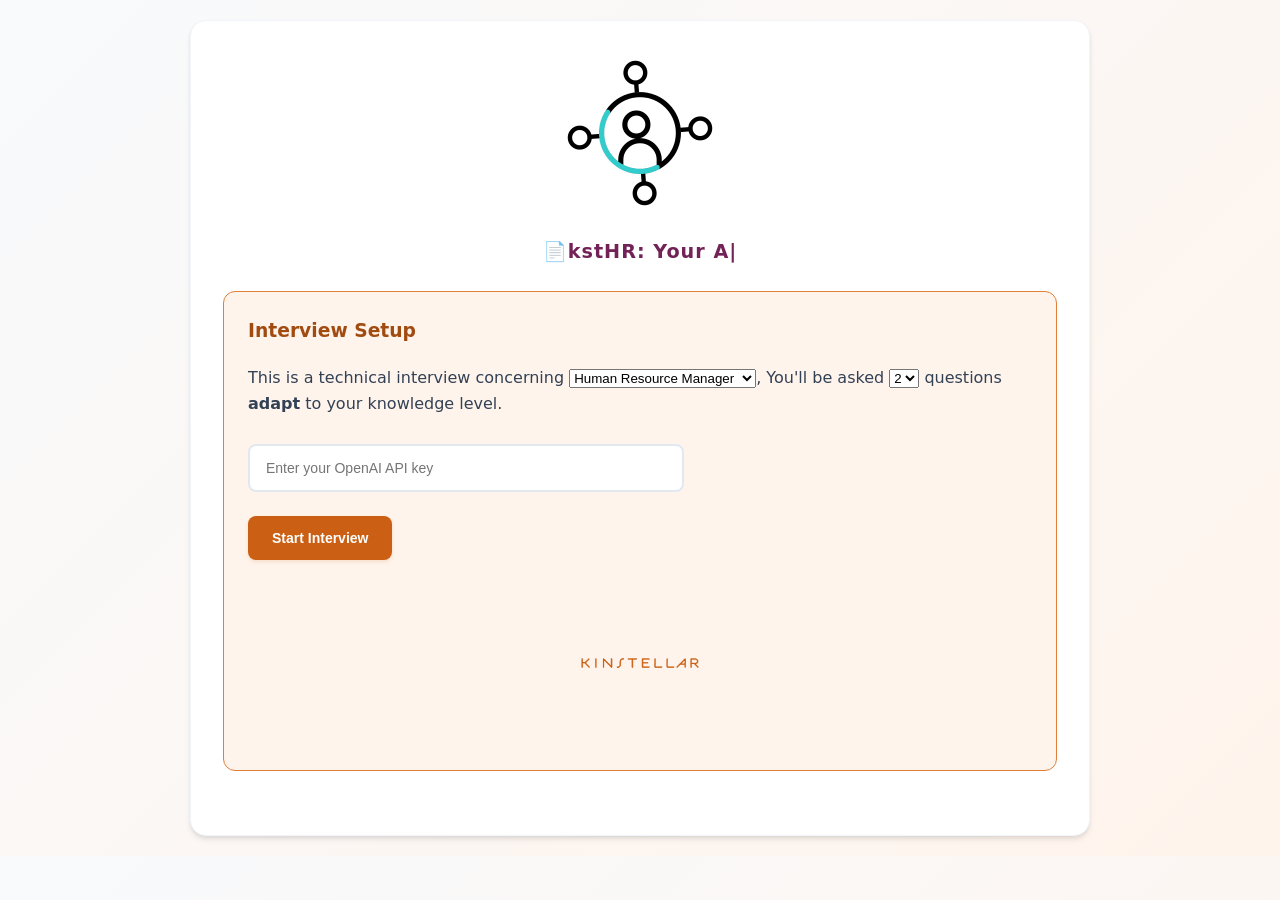
==== index.html @ 927a072f "update hr namings Signed-off-by: dejanualex <dejanualexandru@gmail.com>" ====
<!DOCTYPE html>
<html lang="en">
<head>
    <meta charset="UTF-8">
    <meta name="viewport" content="width=device-width, initial-scale=1.0">
    <title>kstHR</title>
    <style>
        /* === DESIGN SYSTEM: ORANGE-BASED HARMONIZED PALETTE === */
        :root {
            /* Primary Colors (Orange) */
            --primary: #cb6015;
            --primary-dark: #a14b11;
            --primary-light: #e07f3a;
            --primary-bg: #fff4ec;
            
            /* Secondary Colors */
            --secondary: #3b82f6;
            --secondary-dark: #2563eb;
            --secondary-light: #93c5fd;
            --secondary-bg: #eff6ff;
            
            /* Accent Colors */
            --accent: #8b5cf6;
            --accent-dark: #7c3aed;
            --accent-light: #c4b5fd;
            --accent-bg: #f5f3ff;
            
            /* Neutral Colors */
            --background: #f8fafc;
            --surface: #ffffff;
            --border: #e2e8f0;
            --border-light: #f1f5f9;
            --text-primary: #334155;
            --text-secondary: #64748b;
            --text-muted: #94a3b8;
            
            /* Status Colors */
            --success: #10b981;
            --success-bg: #ecfdf5;
            --warning: #f59e0b;
            --warning-bg: #fffbeb;
            --error: #ef4444;
            --error-bg: #fef2f2;

            /* Typing Text Color */
            --typing-text-color: #722257;
        }

        body {
            font-family: 'Segoe UI', system-ui, -apple-system, sans-serif;
            max-width: 900px;
            margin: 0 auto;
            padding: 20px;
            background: linear-gradient(135deg, var(--background) 0%, var(--primary-bg) 100%);
            color: var(--text-primary);
            line-height: 1.6;
        }
        
        .container {
            background: var(--surface);
            padding: 32px;
            border-radius: 16px;
            box-shadow: 0 4px 6px -1px rgba(0, 0, 0, 0.1), 0 2px 4px -1px rgba(0, 0, 0, 0.06);
            border: 1px solid var(--border-light);
        }
        
        h1 {
            color: var(--primary);
            margin-bottom: 8px;
            font-size: 2.25rem;
            font-weight: 700;
            text-align: center;
        }
        
        .setup-section {
            margin-bottom: 32px;
            padding: 24px;
            background: var(--primary-bg);
            border-radius: 12px;
            border-left: 4px solid var(--primary);
            border: 1px solid var(--primary-light);
        }
        
        .setup-section h3 {
            color: var(--primary-dark);
            margin-top: 0;
        }
        
        .question-section {
            margin: 24px 0;
            padding: 24px;
            background: var(--secondary-bg);
            border-radius: 12px;
            border-left: 4px solid var(--secondary);
            border: 1px solid var(--secondary-light);
            display: none;
        }
        
        .question-section h3 {
            color: var(--secondary-dark);
            margin-top: 0;
        }
        
        .answer-section {
            margin: 24px 0;
            padding: 24px;
            background: var(--accent-bg);
            border-radius: 12px;
            border-left: 4px solid var(--accent);
            border: 1px solid var(--accent-light);
            display: none;
        }
        
        .answer-section h3 {
            color: var(--accent-dark);
            margin-top: 0;
        }
        
        .progress-section {
            margin: 24px 0;
            padding: 20px;
            background: var(--success-bg);
            border-radius: 12px;
            text-align: center;
            display: none;
            border: 1px solid var(--success);
        }
        
        .progress-section h4 {
            color: var(--success);
            margin-top: 0;
        }
        
        .question-text {
            font-size: 16px;
            line-height: 1.7;
            margin-bottom: 16px;
            color: var(--text-primary);
            font-weight: 500;
        }
        
        input[type="password"], input[type="text"] {
            width: 100%;
            max-width: 400px;
            padding: 14px 16px;
            margin: 12px 0;
            border: 2px solid var(--border);
            border-radius: 8px;
            font-size: 14px;
            transition: all 0.2s ease;
            background: var(--surface);
            color: var(--text-primary);
        }
        
        input[type="password"]:focus, input[type="text"]:focus {
            outline: none;
            border-color: var(--primary);
            box-shadow: 0 0 0 3px rgba(203, 96, 21, 0.1);
        }
        
        textarea {
            width: 100%;
            padding: 14px 16px;
            margin: 12px 0;
            border: 2px solid var(--border);
            border-radius: 8px;
            font-size: 14px;
            min-height: 120px;
            resize: vertical;
            transition: all 0.2s ease;
            background: var(--surface);
            color: var(--text-primary);
            font-family: inherit;
        }
        
        textarea:focus {
            outline: none;
            border-color: var(--accent);
            box-shadow: 0 0 0 3px rgba(139, 92, 246, 0.1);
        }
        
        button {
            background: var(--secondary);
            color: white;
            border: none;
            padding: 14px 24px;
            border-radius: 8px;
            cursor: pointer;
            font-size: 14px;
            font-weight: 600;
            margin: 12px 8px 12px 0;
            transition: all 0.2s ease;
            box-shadow: 0 2px 4px rgba(59, 130, 246, 0.15);
        }
        
        button:hover {
            background: var(--secondary-dark);
            transform: translateY(-1px);
            box-shadow: 0 4px 8px rgba(59, 130, 246, 0.25);
        }
        
        button:active {
            transform: translateY(0);
            box-shadow: 0 2px 4px rgba(59, 130, 246, 0.15);
        }
        
        button:disabled {
            background: var(--text-muted);
            cursor: not-allowed;
            transform: none;
            box-shadow: none;
        }
        
        .start-btn {
            background: var(--primary);
            box-shadow: 0 2px 4px rgba(203, 96, 21, 0.15);
        }
        
        .start-btn:hover {
            background: var(--primary-dark);
            box-shadow: 0 4px 8px rgba(203, 96, 21, 0.25);
        }
        
        .skip-btn {
            background: var(--text-secondary);
            box-shadow: 0 2px 4px rgba(100, 116, 139, 0.15);
        }
        
        .skip-btn:hover {
            background: var(--text-primary);
        }
        
        .progress-bar {
            width: 100%;
            height: 10px;
            background: var(--border-light);
            border-radius: 6px;
            margin: 16px 0;
            overflow: hidden;
            box-shadow: inset 0 1px 3px rgba(0, 0, 0, 0.1);
        }
        
        .progress-fill {
            height: 100%;
            background: linear-gradient(90deg, var(--success) 0%, var(--primary) 100%);
            border-radius: 6px;
            transition: width 0.4s ease;
            box-shadow: 0 1px 2px rgba(16, 185, 129, 0.2);
        }
        
        .hidden {
            display: none;
        }
        
        .final-summary {
            margin-top: 32px;
            padding: 24px;
            background: var(--primary-bg);
            border-radius: 12px;
            border: 2px solid var(--primary);
            display: none;
            box-shadow: 0 4px 6px rgba(203, 96, 21, 0.1);
        }
        
        .final-summary h3 {
            color: var(--primary-dark);
            margin-top: 0;
        }
        
        .timer-section {
            text-align: center;
            margin: 20px 0;
            padding: 16px;
            background: var(--error-bg);
            border-radius: 10px;
            border: 2px solid var(--error);
            box-shadow: 0 2px 8px rgba(239, 68, 68, 0.1);
        }
        
        .timer-display {
            font-size: 28px;
            font-weight: 700;
            color: var(--error);
            margin: 8px 0;
            text-shadow: 0 1px 2px rgba(239, 68, 68, 0.1);
        }
        
        .timer-bar {
            width: 100%;
            height: 8px;
            background: rgba(239, 68, 68, 0.1);
            border-radius: 4px;
            margin: 12px 0;
            overflow: hidden;
        }
        
        .timer-fill {
            height: 100%;
            background: linear-gradient(90deg, var(--error) 0%, var(--warning) 100%);
            border-radius: 4px;
            transition: width 0.1s linear;
            box-shadow: 0 1px 2px rgba(239, 68, 68, 0.2);
        }
        
        /* Animations and micro-interactions */
        .question-section, .answer-section, .progress-section, .final-summary {
            animation: fadeInUp 0.3s ease-out;
        }
        
        @keyframes fadeInUp {
            from {
                opacity: 0;
                transform: translateY(20px);
            }
            to {
                opacity: 1;
                transform: translateY(0);
            }
        }
        
        /* Responsive design */
        @media (max-width: 768px) {
            body {
                padding: 8px;
                font-size: 16px;
            }
            .container {
                padding: 10px;
                border-radius: 8px;
            }
            h1 {
                font-size: 1.5rem;
            }
            .setup-section, .question-section, .answer-section, .progress-section, .final-summary {
                padding: 12px;
                border-radius: 8px;
            }
            input[type="password"], input[type="text"], textarea {
                max-width: 100%;
                font-size: 15px;
                padding: 12px; /* Adjusted padding */
                margin: 8px 0; /* Ensure spacing between fields */
                box-sizing: border-box; /* Prevent overflow */
            }
            button {
                width: 100%;
                margin: 8px 0;
                font-size: 15px;
                padding: 12px 0;
            }
            img {
                max-width: 100px;
            }
            .question-text {
                font-size: 15px;
            }
        }
    </style>
</head>
<body>
    <div class="container">
        <!-- <h1>kstHR</h1> -->
        <div style="text-align:center; margin-bottom:16px;">
            <img src="skillpulse.gif" alt="talentscrn Logo" style="max-width:160px; width:100%; border-radius:12px;">
        </div>
        <div style="text-align:center; margin-bottom:24px;">
            <span id="typingText" style="font-size:1.2rem; color:var(--typing-text-color); font-weight:600; letter-spacing:1px;"></span>
        </div>
        <script>
            // Simple typing animation for "your AI interview assistant"
            const typingText = "📄kstHR: Your AI Interview Partner";
            const typingElem = document.getElementById('typingText');
            let idx = 0;
            function typeWriter() {
            if (idx <= typingText.length) {
                typingElem.textContent = typingText.slice(0, idx) + (idx < typingText.length ? "|" : "");
                idx++;
                setTimeout(typeWriter, 70);
            }
            }
            typeWriter();
        </script>
        
        <!-- Setup Section -->
        <div class="setup-section" id="setupSection">
            <h3>Interview Setup</h3>
            <p>
                This is a technical interview concerning 
                <select id="subjectDropdown">
                    <!-- Options will be dynamically populated -->
                </select>, 
                You'll be asked 
                <select id="questionsDropdown">
                    <option value="2">2</option>
                    <option value="4">4</option>
                    <option value="6">6</option>
                </select>
                questions <b>adapt</b> to your knowledge level.
            </p>
            <input type="password" id="apiKey" placeholder="Enter your OpenAI API key" required>
            <br>
            <button class="start-btn" onclick="startInterview()">Start Interview</button>
            <div style="text-align: center; margin-top: 16px;">
                <img src="kst.png" alt="kst Logo" style="max-width: 150px; height: auto;">
            </div>
        </div>
        <script>
            // Populate subjectDropdown with subjectInterview array values
            const subjectInterviewOptions = ["Human Resource Manager", "Human Resource Specialist", "Human Resource Recruiter"];
            const subjectDropdown = document.getElementById('subjectDropdown');
            subjectInterviewOptions.forEach(subject => {
                const option = document.createElement('option');
                option.value = subject;
                option.textContent = subject;
                subjectDropdown.appendChild(option);
            });

            let selectedSubject = subjectDropdown.value; // Default selected subject
            subjectDropdown.addEventListener('change', function () {
                selectedSubject = this.value;
            });

            // Sanitize user inputs to prevent prompt injection
            function sanitizeInput(input) {
                const div = document.createElement('div');
                div.textContent = input;
                return div.innerHTML;
            }

            function startInterview() {
                apiKey = document.getElementById('apiKey').value.trim();
                
                if (!apiKey) {
                    alert('Please enter your OpenAI API key');
                    return;
                }
                
                // Basic API key format validation
                if (!apiKey.startsWith('sk-') || apiKey.length < 20) {
                    alert('Invalid API key format. OpenAI API keys start with "sk-" and are longer than 20 characters.');
                    document.getElementById('apiKey').focus();
                    return;
                }
                
                // Sanitize selected subject
                const sanitizedSubject = sanitizeInput(selectedSubject);

                // Update SYSTEM_MESSAGE with the sanitized subject
                SYSTEM_MESSAGE.content = `You are an interviewer. Your task is to assess the candidate's knowledge of ${sanitizedSubject}. You will ask exactly ${totalQuestions} ${sanitizedSubject} technical questions. The first question should be of moderate difficulty. Each subsequent question should adapt in difficulty depending on how the candidate answered the previous one (easier if they struggled, more advanced if they succeeded). Do not provide any answers, feedback, hints, or evaluation until all ${totalQuestions} questions have been answered. At the end of the interview, provide a short, objective summary evaluating the candidate's knowledge level, highlighting their strengths and areas for improvement.`;

                // Proceed with the interview
                proceedWithInterview();
            }
        </script>
        
        <!-- Progress Section -->
        <div class="progress-section" id="progressSection">
            <h4>Interview Progress</h4>
            <div class="progress-bar">
                <div class="progress-fill" id="progressFill" style="width: 0%"></div>
            </div>
            <p id="progressText">Question 0 of 3</p>
        </div>
        
        <!-- Question Section -->
        <div class="question-section" id="questionSection">
            <h3>Interview Question</h3>
            <div class="question-text" id="questionText">Loading question...</div>
            
            <!-- Timer Section -->
            <div class="timer-section" id="timerSection" style="display: none;">
                <div>Time Remaining: <span class="timer-display" id="timerDisplay">30</span> seconds</div>
                <div class="timer-bar">
                    <div class="timer-fill" id="timerFill" style="width: 100%"></div>
                </div>
            </div>
        </div>
        
        <!-- Answer Section -->
        <div class="answer-section" id="answerSection">
            <h3>Your Answer</h3>
            <textarea id="answerText" placeholder="Type your answer here..."></textarea>
            <br>
            <button onclick="submitAnswer()">Submit Answer</button>
            <button onclick="skipQuestion()" class="skip-btn">Skip Question</button>
        </div>
        
        <!-- Final Summary Section -->
        <div class="final-summary" id="finalSummary">
            <h3>Interview Complete - Assessment Summary</h3>
            <div id="summaryText"></div>
            <br>
            <button onclick="resetInterview()" class="start-btn">Start New Interview</button>
        </div>
    </div>
    
    <script>
        // System set configuration
        // const subjectInterview = "human resource management";
        const subjectInterview = ["manager", "specialist", "business partner"];
        let totalQuestions = parseInt(document.getElementById('questionsDropdown').value, 10); // initialize from dropdown

        document.getElementById('questionsDropdown').addEventListener('change', function(e) {
            totalQuestions = parseInt(e.target.value, 10);
            document.getElementById('questionCount').textContent = totalQuestions;
        });
        

        document.addEventListener('DOMContentLoaded', function() {
            document.getElementById('questionCount').textContent = totalQuestions;
        });
        const SYSTEM_MESSAGE = {
            role: "system",
            content: `You are an interviewer. Your role is to assess the candidate's knowledge of ${subjectInterview}. You must ask exactly ${totalQuestions} technical questions about ${subjectInterview}. The first question should be of moderate difficulty. Each subsequent question should adapt in difficulty depending on how the candidate answered the previous one (easier if they struggled, more advanced if they succeeded). Do not provide answers, feedback, hints, or evaluations until all ${totalQuestions} questions are completed. At the end of the interview, provide a short, objective summary evaluating the candidate's knowledge level, highlighting their strengths and areas for improvement.`
        };

        // Interview state
        let currentQuestion = 0;
        let apiKey = '';
        let conversationHistory = [];
        
        // Timer state
        let questionTimer = null;
        let timeRemaining = 50;
        const QUESTION_TIME_LIMIT = 50; // seconds


        function startInterview() {
            apiKey = document.getElementById('apiKey').value.trim();
            
            if (!apiKey) {
                alert('Please enter your OpenAI API key');
                return;
            }
            
            // Basic API key format validation
            if (!apiKey.startsWith('sk-') || apiKey.length < 20) {
                alert('Invalid API key format. OpenAI API keys start with "sk-" and are longer than 20 characters.');
                document.getElementById('apiKey').focus();
                return;
            }
            
            // Show loading state
            const startBtn = document.querySelector('.start-btn');
            const originalText = startBtn.textContent;
            startBtn.textContent = 'Validating API Key...';
            startBtn.disabled = true;
            
            // Test API key with a simple request
            testAPIKey().then(isValid => {
                startBtn.textContent = originalText;
                startBtn.disabled = false;
                
                if (isValid) {
                    // API key is valid, proceed with interview
                    proceedWithInterview();
                } else {
                    alert('Invalid API key. Please check your OpenAI API key and try again.');
                    document.getElementById('apiKey').focus();
                }
            });
        }

        async function testAPIKey() {
            try {
                const response = await fetch('https://api.openai.com/v1/models', {
                    method: 'GET',
                    headers: {
                        'Authorization': `Bearer ${apiKey}`
                    }
                });
                
                return response.status === 200;
            } catch (error) {
                console.error('API key test failed:', error);
                return false;
            }
        }

        function proceedWithInterview() {
            // Hide setup section and show interview sections
            document.getElementById('setupSection').style.display = 'none';
            document.getElementById('progressSection').style.display = 'block';
            document.getElementById('questionSection').style.display = 'block';
            document.getElementById('answerSection').style.display = 'block';
            
            // Initialize conversation history with system message
            conversationHistory = [SYSTEM_MESSAGE];
            
            // Start the interview
            currentQuestion = 1;
            updateProgress();
            getFirstQuestion();
        }

        function updateProgress() {
            const progressPercent = (currentQuestion / totalQuestions) * 100;
            document.getElementById('progressFill').style.width = progressPercent + '%';
            document.getElementById('progressText').textContent = `Question ${currentQuestion} of ${totalQuestions}`;
        }

        function startQuestionTimer() {
            // Reset timer state
            timeRemaining = QUESTION_TIME_LIMIT;
            document.getElementById('timerDisplay').textContent = timeRemaining;
            document.getElementById('timerFill').style.width = '100%';
            document.getElementById('timerSection').style.display = 'block';
            
            // Clear any existing timer
            if (questionTimer) {
                clearInterval(questionTimer);
            }
            
            // Start countdown
            questionTimer = setInterval(() => {
                timeRemaining--;
                document.getElementById('timerDisplay').textContent = timeRemaining;
                
                // Update visual timer bar
                const percentage = (timeRemaining / QUESTION_TIME_LIMIT) * 100;
                document.getElementById('timerFill').style.width = percentage + '%';
                
                // Time's up - auto-submit
                if (timeRemaining <= 0) {
                    clearInterval(questionTimer);
                    autoSubmitAnswer();
                }
            }, 1000);
        }

        function stopQuestionTimer() {
            if (questionTimer) {
                clearInterval(questionTimer);
                questionTimer = null;
            }
            document.getElementById('timerSection').style.display = 'none';
        }

        function autoSubmitAnswer() {
            const answerText = document.getElementById('answerText').value.trim();
            const finalAnswer = answerText || "No answer provided (time expired)";
            
            // Add user's answer (or lack thereof) to conversation history
            conversationHistory.push({
                role: 'user',
                content: finalAnswer
            });
            
            // Clear the answer field
            document.getElementById('answerText').value = '';
            
            // Stop the timer
            stopQuestionTimer();
            
            // Proceed to next question or finish interview
            proceedToNextQuestion();
        }

        async function getFirstQuestion() {
            document.getElementById('questionText').textContent = 'Loading first question...';
            
            // Add initial prompt to start the interview
            conversationHistory.push({
                role: 'user',
                content: 'Please start the technical interview by asking your first question about ${subjectInterview}.'
            });
            
            const result = await callOpenAI();
            
            if (result.success) {
                document.getElementById('questionText').textContent = result.response;
                conversationHistory.push({
                    role: 'assistant',
                    content: result.response
                });
                
                // Start the timer for this question
                startQuestionTimer();
            } else {
                // Handle different types of errors
                if (result.isAuthError) {
                    // API key error - return to setup
                    handleAPIKeyError(result.error);
                } else {
                    // Other errors - show in question area but allow retry
                    document.getElementById('questionText').textContent = result.error;
                    setTimeout(() => {
                        if (confirm('Would you like to retry loading the question?')) {
                            getFirstQuestion();
                        } else {
                            handleAPIKeyError('Interview cancelled due to error.');
                        }
                    }, 2000);
                }
            }
        }

        function handleAPIKeyError(errorMessage) {
            // Stop any running timer
            stopQuestionTimer();
            
            // Show error message
            alert(errorMessage + '\n\nReturning to setup screen to enter a new API key.');
            
            // Reset to setup screen but keep question/answer sections visible for context
            document.getElementById('setupSection').style.display = 'block';
            document.getElementById('questionText').textContent = 'Please enter a valid API key and restart the interview.';
            
            // Clear API key field for new input
            document.getElementById('apiKey').value = '';
            document.getElementById('apiKey').focus();
        }

        async function proceedToNextQuestion() {
            if (currentQuestion < totalQuestions) {
                // Get next question
                currentQuestion++;
                updateProgress();
                document.getElementById('questionText').textContent = 'Loading next question...';
                
                const result = await callOpenAI();
                
                if (result.success) {
                    document.getElementById('questionText').textContent = result.response;
                    conversationHistory.push({
                        role: 'assistant',
                        content: result.response
                    });
                    
                    // Start timer for next question
                    startQuestionTimer();
                } else {
                    // Handle errors during question progression
                    if (result.isAuthError) {
                        handleAPIKeyError(result.error);
                    } else {
                        document.getElementById('questionText').textContent = result.error;
                        setTimeout(() => {
                            if (confirm('Error loading next question. Would you like to retry?')) {
                                // Retry the same question
                                currentQuestion--;
                                updateProgress();
                                proceedToNextQuestion();
                            } else {
                                finishInterview();
                            }
                        }, 2000);
                    }
                }
            } else {
                // Interview complete, get final summary
                finishInterview();
            }
        }

        async function submitAnswer() {
            const answerText = document.getElementById('answerText').value.trim();
            
            if (!answerText) {
                alert('Please provide an answer before submitting.');
                return;
            }
            
            // Stop the timer
            stopQuestionTimer();
            
            // Add user's answer to conversation history
            conversationHistory.push({
                role: 'user',
                content: answerText
            });
            
            // Clear the answer field
            document.getElementById('answerText').value = '';
            
            // Proceed to next question or finish interview
            proceedToNextQuestion();
        }

        async function finishInterview() {
            // Stop any running timer
            stopQuestionTimer();
            
            // Hide question and answer sections
            document.getElementById('questionSection').style.display = 'none';
            document.getElementById('answerSection').style.display = 'none';
            
            // Update progress to 100%
            document.getElementById('progressFill').style.width = '100%';
            document.getElementById('progressText').textContent = 'Interview Complete';
            
            // Request final summary
            conversationHistory.push({
                role: 'user',
                content: 'All 3 questions have been answered. Please provide your final assessment summary.'
            });
            
            document.getElementById('finalSummary').style.display = 'block';
            document.getElementById('summaryText').textContent = 'Generating assessment summary...';
            
            const result = await callOpenAI();
            
            if (result.success) {
                document.getElementById('summaryText').textContent = result.response;
            } else {
                document.getElementById('summaryText').textContent = 'Error generating summary: ' + result.error;
            }
        }

        function skipQuestion() {
            if (confirm('Are you sure you want to skip this question?')) {
                conversationHistory.push({
                    role: 'user',
                    content: 'I would like to skip this question.'
                });

                proceedToNextQuestion();
            }
        }

        async function callOpenAI() {
            try {
                const response = await fetch('https://api.openai.com/v1/chat/completions', {
                    method: 'POST',
                    headers: {
                        'Content-Type': 'application/json',
                        'Authorization': `Bearer ${apiKey}`
                    },
                    body: JSON.stringify({
                        model: 'gpt-3.5-turbo',
                        messages: conversationHistory,
                        max_tokens: 500,
                        temperature: 0.7
                    })
                });
                
                const data = await response.json();
                
                if (data.error) {
                    console.error('API Error:', data.error.message);
                    
                    // Handle specific error types
                    if (response.status === 401) {
                        return { 
                            success: false, 
                            error: "Invalid API key. Please check your OpenAI API key and try again.",
                            isAuthError: true
                        };
                    } else if (response.status === 429) {
                        return { 
                            success: false, 
                            error: "Rate limit exceeded or insufficient credits. Please check your OpenAI account.",
                            isRateLimit: true
                        };
                    } else {
                        return { 
                            success: false, 
                            error: `API Error: ${data.error.message}`
                        };
                    }
                } else {
                    return { success: true, response: data.choices[0].message.content };
                }
            } catch (error) {
                console.error('Network Error:', error.message);
                return { 
                    success: false, 
                    error: `Network error: ${error.message}. Please check your internet connection.`
                };
            }
        }

        function resetInterview() {
            // Stop any running timer
            stopQuestionTimer();
            
            // Reset all state variables
            currentQuestion = 0;
            apiKey = '';
            conversationHistory = [];
            timeRemaining = QUESTION_TIME_LIMIT;
            
            // Clear all input fields
            document.getElementById('apiKey').value = '';
            document.getElementById('answerText').value = '';
            document.getElementById('questionText').textContent = 'Loading question...';
            document.getElementById('summaryText').textContent = '';
            
            // Reset progress
            document.getElementById('progressFill').style.width = '0%';
            document.getElementById('progressText').textContent = 'Question 0 of 3';
            
            // Reset timer display
            document.getElementById('timerDisplay').textContent = QUESTION_TIME_LIMIT;
            document.getElementById('timerFill').style.width = '100%';
            
            // Show setup section and hide all others
            document.getElementById('setupSection').style.display = 'block';
            document.getElementById('progressSection').style.display = 'none';
            document.getElementById('questionSection').style.display = 'none';
            document.getElementById('answerSection').style.display = 'none';
            document.getElementById('finalSummary').style.display = 'none';
        }
    </script>
</body>
</html>
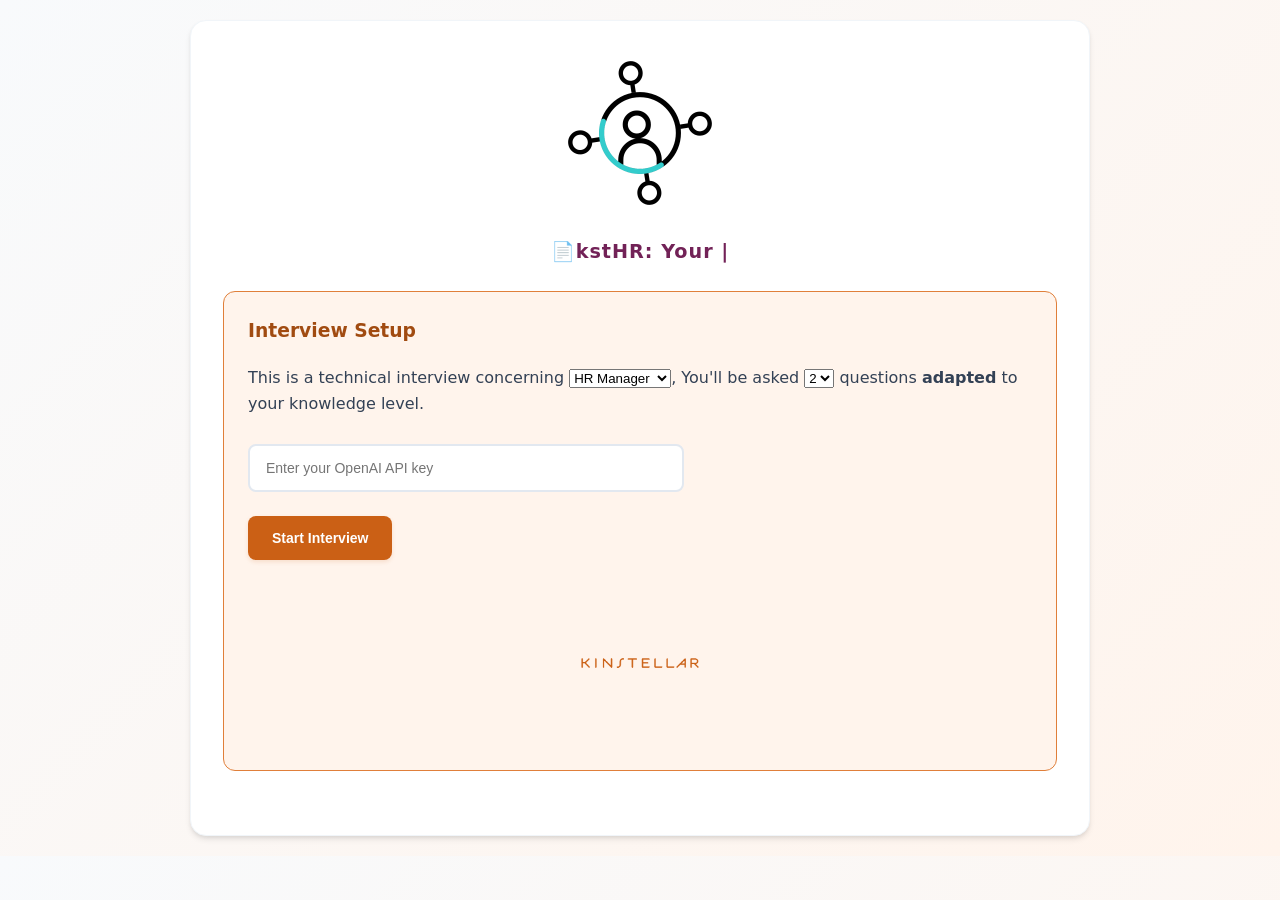
==== commit 66cba9b6: "update acronym Signed-off-by: dejanualex <dejanualexandru@gmail.com>" ====
--- a/index.html
+++ b/index.html
@@ -395,7 +395,7 @@
                     <option value="4">4</option>
                     <option value="6">6</option>
                 </select>
-                questions <b>adapt</b> to your knowledge level.
+                questions <b>adapted</b> to your knowledge level.
             </p>
             <input type="password" id="apiKey" placeholder="Enter your OpenAI API key" required>
             <br>
@@ -406,7 +406,7 @@
         </div>
         <script>
             // Populate subjectDropdown with subjectInterview array values
-            const subjectInterviewOptions = ["Human Resource Manager", "Human Resource Specialist", "Human Resource Recruiter"];
+            const subjectInterviewOptions = ["HR Manager", "HR Specialist", "HR Recruiter"];
             const subjectDropdown = document.getElementById('subjectDropdown');
             subjectInterviewOptions.forEach(subject => {
                 const option = document.createElement('option');
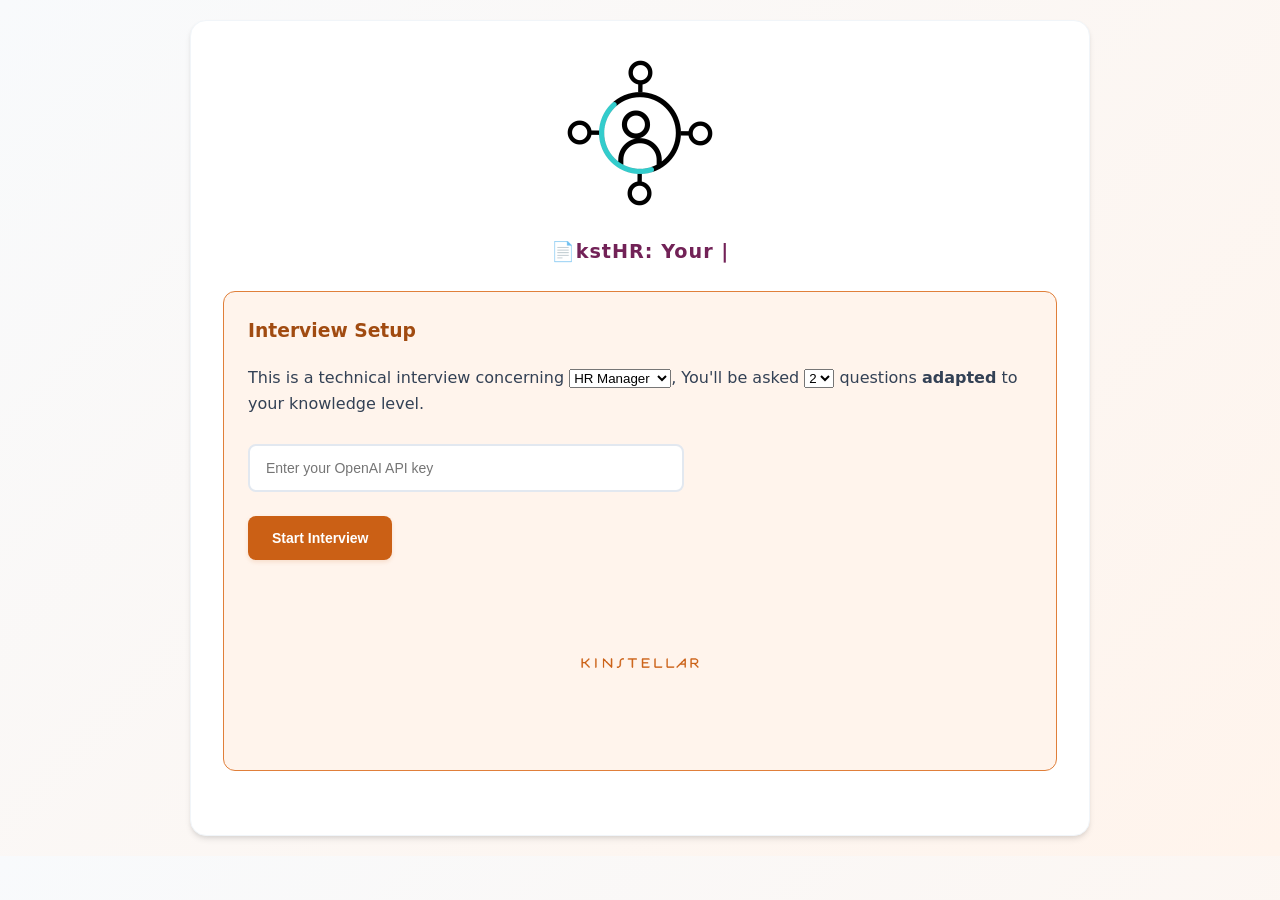
==== commit 7f0c6096: "fix question and assement generation Signed-off-by: dejanualex <dejanualexandru@gmail.com>" ====
--- a/index.html
+++ b/index.html
@@ -392,8 +392,8 @@
                 You'll be asked 
                 <select id="questionsDropdown">
                     <option value="2">2</option>
+                    <option value="3">3</option>
                     <option value="4">4</option>
-                    <option value="6">6</option>
                 </select>
                 questions <b>adapted</b> to your knowledge level.
             </p>
@@ -747,8 +747,8 @@
                         }, 2000);
                     }
                 }
-            } else {
-                // Interview complete, get final summary
+            } else if (currentQuestion === totalQuestions) {
+                // Ensure the interview completes only after all questions are answered
                 finishInterview();
             }
         }
@@ -792,19 +792,19 @@
             // Request final summary
             conversationHistory.push({
                 role: 'user',
-                content: 'All 3 questions have been answered. Please provide your final assessment summary.'
+                content: `All ${totalQuestions} questions have been answered. Please provide your final assessment summary.`
             });
             
             document.getElementById('finalSummary').style.display = 'block';
             document.getElementById('summaryText').textContent = 'Generating assessment summary...';
             
-            const result = await callOpenAI();
-            
-            if (result.success) {
-                document.getElementById('summaryText').textContent = result.response;
-            } else {
-                document.getElementById('summaryText').textContent = 'Error generating summary: ' + result.error;
-            }
+            callOpenAI().then(result => {
+                if (result.success) {
+                    document.getElementById('summaryText').textContent = result.response;
+                } else {
+                    document.getElementById('summaryText').textContent = 'Error generating summary: ' + result.error;
+                }
+            });
         }
 
         function skipQuestion() {
@@ -827,7 +827,7 @@
                         'Authorization': `Bearer ${apiKey}`
                     },
                     body: JSON.stringify({
-                        model: 'gpt-3.5-turbo',
+                        model: 'gpt-3.5-turbo', // model selection
                         messages: conversationHistory,
                         max_tokens: 500,
                         temperature: 0.7
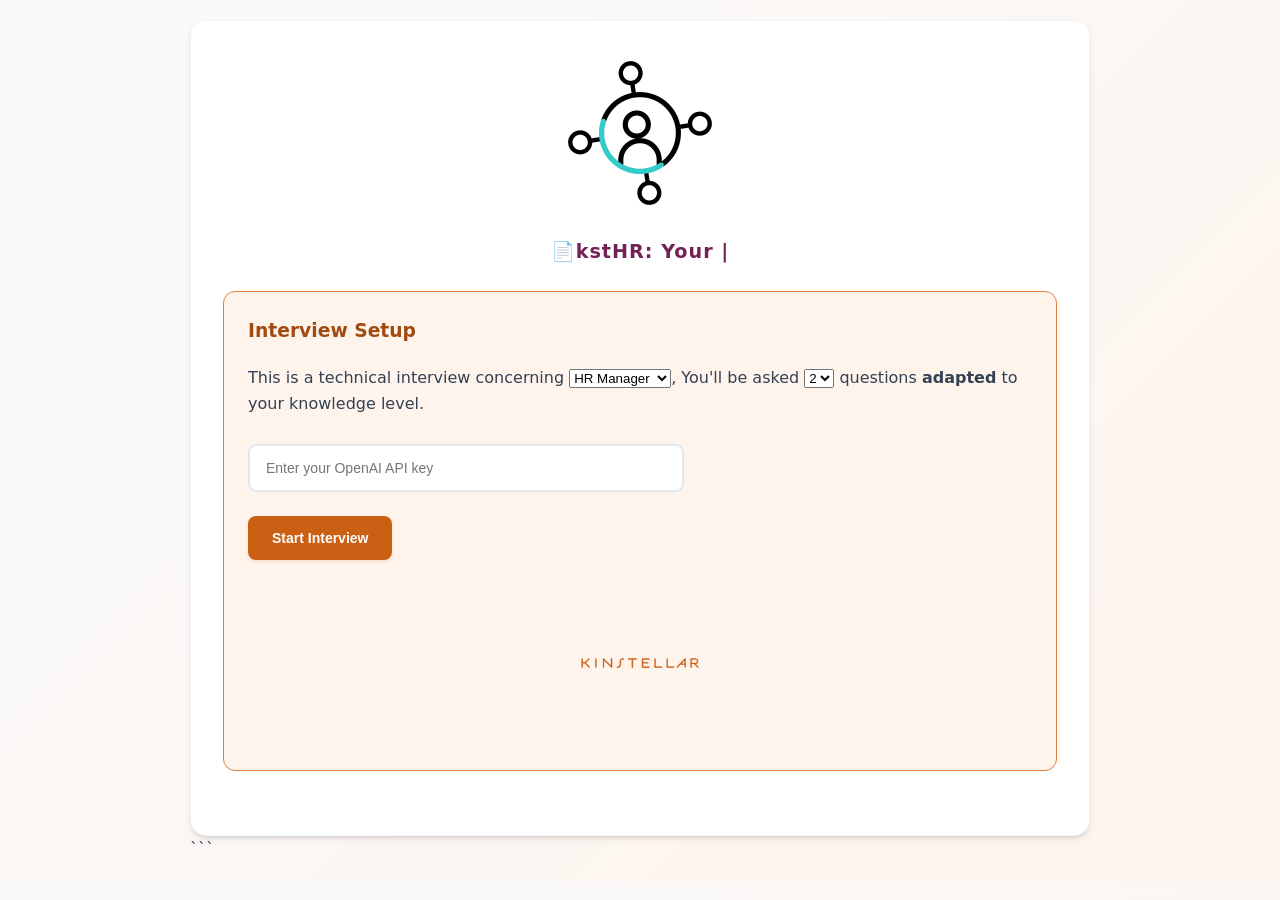
==== commit 298d317b: "revert to user api key and fix questions once more Signed-off-by: dejanualex <dejanualexandru@gmail." ====
--- a/index.html
+++ b/index.html
@@ -428,6 +428,7 @@
             }
 
             function startInterview() {
+
                 apiKey = document.getElementById('apiKey').value.trim();
                 
                 if (!apiKey) {
@@ -446,7 +447,7 @@
                 const sanitizedSubject = sanitizeInput(selectedSubject);
 
                 // Update SYSTEM_MESSAGE with the sanitized subject
-                SYSTEM_MESSAGE.content = `You are an interviewer. Your task is to assess the candidate's knowledge of ${sanitizedSubject}. You will ask exactly ${totalQuestions} ${sanitizedSubject} technical questions. The first question should be of moderate difficulty. Each subsequent question should adapt in difficulty depending on how the candidate answered the previous one (easier if they struggled, more advanced if they succeeded). Do not provide any answers, feedback, hints, or evaluation until all ${totalQuestions} questions have been answered. At the end of the interview, provide a short, objective summary evaluating the candidate's knowledge level, highlighting their strengths and areas for improvement.`;
+                updateSystemMessage();
 
                 // Proceed with the interview
                 proceedWithInterview();
@@ -496,7 +497,6 @@
     
     <script>
         // System set configuration
-        // const subjectInterview = "human resource management";
         const subjectInterview = ["manager", "specialist", "business partner"];
         let totalQuestions = parseInt(document.getElementById('questionsDropdown').value, 10); // initialize from dropdown
 
@@ -509,10 +509,24 @@
         document.addEventListener('DOMContentLoaded', function() {
             document.getElementById('questionCount').textContent = totalQuestions;
         });
+
+        // Update SYSTEM_MESSAGE to use selectedSubject
+        function updateSystemMessage() {
+            SYSTEM_MESSAGE.content = `You are an interviewer. Your role is to assess the candidate's knowledge of ${selectedSubject}. You must ask exactly ${totalQuestions} technical questions about ${selectedSubject}. The first question should be of moderate difficulty. Each subsequent question should adapt in difficulty depending on how the candidate answered the previous one (easier if they struggled, more advanced if they succeeded). Do not provide answers, feedback, hints, or evaluations until all ${totalQuestions} questions are completed. At the end of the interview, provide a short, objective summary evaluating the candidate's knowledge level, highlighting their strengths and areas for improvement.`;
+        }
+
+        // Update selectedSubject when the dropdown changes
+        subjectDropdown.addEventListener('change', function () {
+            selectedSubject = this.value;
+            updateSystemMessage();
+        });
+
+        // Initialize SYSTEM_MESSAGE with the default selectedSubject
         const SYSTEM_MESSAGE = {
             role: "system",
-            content: `You are an interviewer. Your role is to assess the candidate's knowledge of ${subjectInterview}. You must ask exactly ${totalQuestions} technical questions about ${subjectInterview}. The first question should be of moderate difficulty. Each subsequent question should adapt in difficulty depending on how the candidate answered the previous one (easier if they struggled, more advanced if they succeeded). Do not provide answers, feedback, hints, or evaluations until all ${totalQuestions} questions are completed. At the end of the interview, provide a short, objective summary evaluating the candidate's knowledge level, highlighting their strengths and areas for improvement.`
+            content: ""
         };
+        updateSystemMessage();
 
         // Interview state
         let currentQuestion = 0;
@@ -524,58 +538,6 @@
         let timeRemaining = 50;
         const QUESTION_TIME_LIMIT = 50; // seconds
 
-
-        function startInterview() {
-            apiKey = document.getElementById('apiKey').value.trim();
-            
-            if (!apiKey) {
-                alert('Please enter your OpenAI API key');
-                return;
-            }
-            
-            // Basic API key format validation
-            if (!apiKey.startsWith('sk-') || apiKey.length < 20) {
-                alert('Invalid API key format. OpenAI API keys start with "sk-" and are longer than 20 characters.');
-                document.getElementById('apiKey').focus();
-                return;
-            }
-            
-            // Show loading state
-            const startBtn = document.querySelector('.start-btn');
-            const originalText = startBtn.textContent;
-            startBtn.textContent = 'Validating API Key...';
-            startBtn.disabled = true;
-            
-            // Test API key with a simple request
-            testAPIKey().then(isValid => {
-                startBtn.textContent = originalText;
-                startBtn.disabled = false;
-                
-                if (isValid) {
-                    // API key is valid, proceed with interview
-                    proceedWithInterview();
-                } else {
-                    alert('Invalid API key. Please check your OpenAI API key and try again.');
-                    document.getElementById('apiKey').focus();
-                }
-            });
-        }
-
-        async function testAPIKey() {
-            try {
-                const response = await fetch('https://api.openai.com/v1/models', {
-                    method: 'GET',
-                    headers: {
-                        'Authorization': `Bearer ${apiKey}`
-                    }
-                });
-                
-                return response.status === 200;
-            } catch (error) {
-                console.error('API key test failed:', error);
-                return false;
-            }
-        }
 
         function proceedWithInterview() {
             // Hide setup section and show interview sections
@@ -584,7 +546,7 @@
             document.getElementById('questionSection').style.display = 'block';
             document.getElementById('answerSection').style.display = 'block';
             
-            // Initialize conversation history with system message
+            // Initialize conversation history with updated SYSTEM_MESSAGE
             conversationHistory = [SYSTEM_MESSAGE];
             
             // Start the interview
@@ -662,7 +624,7 @@
             // Add initial prompt to start the interview
             conversationHistory.push({
                 role: 'user',
-                content: 'Please start the technical interview by asking your first question about ${subjectInterview}.'
+                content: `Start the technical interview by asking your first question about ${selectedSubject}. Respond with only the question text, nothing else.`
             });
             
             const result = await callOpenAI();
@@ -677,12 +639,10 @@
                 // Start the timer for this question
                 startQuestionTimer();
             } else {
-                // Handle different types of errors
+                // Handle errors
                 if (result.isAuthError) {
-                    // API key error - return to setup
                     handleAPIKeyError(result.error);
                 } else {
-                    // Other errors - show in question area but allow retry
                     document.getElementById('questionText').textContent = result.error;
                     setTimeout(() => {
                         if (confirm('Would you like to retry loading the question?')) {
@@ -904,3 +864,4 @@
     </script>
 </body>
 </html>
+``` 
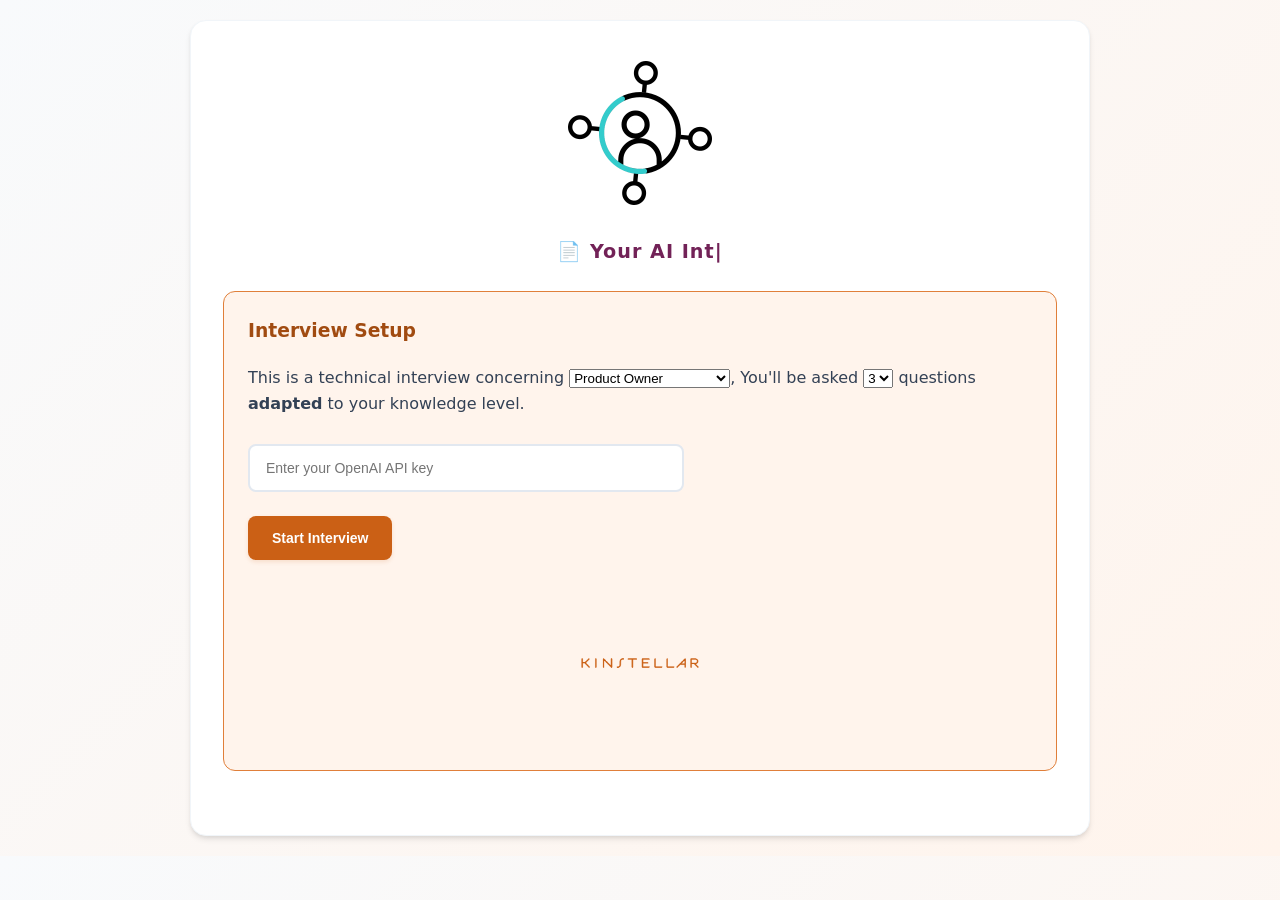
==== commit c734a177: "Removed unused subjectInterview, duplicate subject entries, and the extra startInterview + duplicate" ====
--- a/index.html
+++ b/index.html
@@ -366,20 +366,6 @@
         <div style="text-align:center; margin-bottom:24px;">
             <span id="typingText" style="font-size:1.2rem; color:var(--typing-text-color); font-weight:600; letter-spacing:1px;"></span>
         </div>
-        <script>
-            // Simple typing animation for "your AI interview assistant"
-            const typingText = "📄kstHR: Your AI Interview Partner";
-            const typingElem = document.getElementById('typingText');
-            let idx = 0;
-            function typeWriter() {
-            if (idx <= typingText.length) {
-                typingElem.textContent = typingText.slice(0, idx) + (idx < typingText.length ? "|" : "");
-                idx++;
-                setTimeout(typeWriter, 70);
-            }
-            }
-            typeWriter();
-        </script>
         
         <!-- Setup Section -->
         <div class="setup-section" id="setupSection">
@@ -390,11 +376,7 @@
                     <!-- Options will be dynamically populated -->
                 </select>, 
                 You'll be asked 
-                <select id="questionsDropdown">
-                    <option value="2">2</option>
-                    <option value="3">3</option>
-                    <option value="4">4</option>
-                </select>
+                <select id="questionsDropdown" aria-label="Number of questions"></select>
                 questions <b>adapted</b> to your knowledge level.
             </p>
             <input type="password" id="apiKey" placeholder="Enter your OpenAI API key" required>
@@ -404,55 +386,6 @@
                 <img src="kst.png" alt="kst Logo" style="max-width: 150px; height: auto;">
             </div>
         </div>
-        <script>
-            // Populate subjectDropdown with subjectInterview array values
-            const subjectInterviewOptions = ["HR Manager", "HR Specialist", "HR Recruiter"];
-            const subjectDropdown = document.getElementById('subjectDropdown');
-            subjectInterviewOptions.forEach(subject => {
-                const option = document.createElement('option');
-                option.value = subject;
-                option.textContent = subject;
-                subjectDropdown.appendChild(option);
-            });
-
-            let selectedSubject = subjectDropdown.value; // Default selected subject
-            subjectDropdown.addEventListener('change', function () {
-                selectedSubject = this.value;
-            });
-
-            // Sanitize user inputs to prevent prompt injection
-            function sanitizeInput(input) {
-                const div = document.createElement('div');
-                div.textContent = input;
-                return div.innerHTML;
-            }
-
-            function startInterview() {
-
-                apiKey = document.getElementById('apiKey').value.trim();
-                
-                if (!apiKey) {
-                    alert('Please enter your OpenAI API key');
-                    return;
-                }
-                
-                // Basic API key format validation
-                if (!apiKey.startsWith('sk-') || apiKey.length < 20) {
-                    alert('Invalid API key format. OpenAI API keys start with "sk-" and are longer than 20 characters.');
-                    document.getElementById('apiKey').focus();
-                    return;
-                }
-                
-                // Sanitize selected subject
-                const sanitizedSubject = sanitizeInput(selectedSubject);
-
-                // Update SYSTEM_MESSAGE with the sanitized subject
-                updateSystemMessage();
-
-                // Proceed with the interview
-                proceedWithInterview();
-            }
-        </script>
         
         <!-- Progress Section -->
         <div class="progress-section" id="progressSection">
@@ -470,7 +403,7 @@
             
             <!-- Timer Section -->
             <div class="timer-section" id="timerSection" style="display: none;">
-                <div>Time Remaining: <span class="timer-display" id="timerDisplay">30</span> seconds</div>
+                <div>Time Remaining: <span class="timer-display" id="timerDisplay">50</span> seconds</div>
                 <div class="timer-bar">
                     <div class="timer-fill" id="timerFill" style="width: 100%"></div>
                 </div>
@@ -496,48 +429,124 @@
     </div>
     
     <script>
-        // System set configuration
-        const subjectInterview = ["manager", "specialist", "business partner"];
-        let totalQuestions = parseInt(document.getElementById('questionsDropdown').value, 10); // initialize from dropdown
-
-        document.getElementById('questionsDropdown').addEventListener('change', function(e) {
+        /**
+         * Extension point: edit INTERVIEW_CONFIG to add roles, question counts, model, and prompts.
+         * Do not store API keys here — users enter the key at runtime in the page.
+         */
+        const INTERVIEW_CONFIG = {
+            subjects: [
+                'Product Owner',
+                'DevOps Engineer',
+                'Frontend Engineer',
+                'Backend Engineer',
+                'Data Engineer',
+                'AI Engineer',
+                'Cybersecurity Engineer',
+            ],
+            questionCountOptions: [2, 3, 4, 5],
+            openAI: {
+                chatCompletionsUrl: 'https://api.openai.com/v1/chat/completions',
+                model: 'gpt-3.5-turbo',
+                maxTokens: 500,
+                temperature: 0.7,
+            },
+            questionTimeLimitSeconds: 50,
+            typingHeadline: '📄 Your AI Interview Partner',
+            typeWriterDelayMs: 70,
+
+            buildSystemPrompt(subject, totalQuestions) {
+                return `You are an interviewer. Your role is to assess the candidate's knowledge of ${subject}. You must ask exactly ${totalQuestions} technical questions about ${subject}. The first question should be of moderate difficulty. Each subsequent question should adapt in difficulty depending on how the candidate answered the previous one (easier if they struggled, more advanced if they succeeded). Do not provide answers, feedback, hints, or evaluations until all ${totalQuestions} questions are completed. At the end of the interview, provide a short, objective summary evaluating the candidate's knowledge level, highlighting their strengths and areas for improvement.`;
+            },
+            buildFirstQuestionMessage(subject) {
+                return `Start the technical interview by asking your first question about ${subject}. Respond with only the question text, nothing else.`;
+            },
+            buildFinalSummaryMessage(totalQuestions) {
+                return `All ${totalQuestions} questions have been answered. Please provide your final assessment summary.`;
+            },
+        };
+
+        const QUESTION_TIME_LIMIT = INTERVIEW_CONFIG.questionTimeLimitSeconds;
+
+        const subjectDropdown = document.getElementById('subjectDropdown');
+        const questionsDropdown = document.getElementById('questionsDropdown');
+
+        INTERVIEW_CONFIG.questionCountOptions.forEach((n) => {
+            const opt = document.createElement('option');
+            opt.value = String(n);
+            opt.textContent = String(n);
+            questionsDropdown.appendChild(opt);
+        });
+        questionsDropdown.value = '3';
+
+        INTERVIEW_CONFIG.subjects.forEach((label) => {
+            const opt = document.createElement('option');
+            opt.value = label;
+            opt.textContent = label;
+            subjectDropdown.appendChild(opt);
+        });
+
+        let selectedSubject = subjectDropdown.value;
+        let totalQuestions = parseInt(questionsDropdown.value, 10);
+
+        questionsDropdown.addEventListener('change', function (e) {
             totalQuestions = parseInt(e.target.value, 10);
-            document.getElementById('questionCount').textContent = totalQuestions;
+            updateSystemMessage();
+            syncInitialProgressLabel();
         });
-        
-
-        document.addEventListener('DOMContentLoaded', function() {
-            document.getElementById('questionCount').textContent = totalQuestions;
-        });
-
-        // Update SYSTEM_MESSAGE to use selectedSubject
-        function updateSystemMessage() {
-            SYSTEM_MESSAGE.content = `You are an interviewer. Your role is to assess the candidate's knowledge of ${selectedSubject}. You must ask exactly ${totalQuestions} technical questions about ${selectedSubject}. The first question should be of moderate difficulty. Each subsequent question should adapt in difficulty depending on how the candidate answered the previous one (easier if they struggled, more advanced if they succeeded). Do not provide answers, feedback, hints, or evaluations until all ${totalQuestions} questions are completed. At the end of the interview, provide a short, objective summary evaluating the candidate's knowledge level, highlighting their strengths and areas for improvement.`;
-        }
-
-        // Update selectedSubject when the dropdown changes
+
         subjectDropdown.addEventListener('change', function () {
             selectedSubject = this.value;
             updateSystemMessage();
         });
 
-        // Initialize SYSTEM_MESSAGE with the default selectedSubject
-        const SYSTEM_MESSAGE = {
-            role: "system",
-            content: ""
-        };
+        const SYSTEM_MESSAGE = { role: 'system', content: '' };
+
+        function updateSystemMessage() {
+            SYSTEM_MESSAGE.content = INTERVIEW_CONFIG.buildSystemPrompt(selectedSubject, totalQuestions);
+        }
+
+        function syncInitialProgressLabel() {
+            document.getElementById('progressText').textContent = `Question 0 of ${totalQuestions}`;
+        }
+
+        function runTypingHeadline() {
+            const el = document.getElementById('typingText');
+            const text = INTERVIEW_CONFIG.typingHeadline;
+            let i = 0;
+            function step() {
+                if (i <= text.length) {
+                    el.textContent = text.slice(0, i) + (i < text.length ? '|' : '');
+                    i++;
+                    setTimeout(step, INTERVIEW_CONFIG.typeWriterDelayMs);
+                }
+            }
+            step();
+        }
+
         updateSystemMessage();
-
-        // Interview state
+        syncInitialProgressLabel();
+        runTypingHeadline();
+
         let currentQuestion = 0;
         let apiKey = '';
         let conversationHistory = [];
-        
-        // Timer state
         let questionTimer = null;
-        let timeRemaining = 50;
-        const QUESTION_TIME_LIMIT = 50; // seconds
-
+        let timeRemaining = QUESTION_TIME_LIMIT;
+
+        function startInterview() {
+            apiKey = document.getElementById('apiKey').value.trim();
+            if (!apiKey) {
+                alert('Please enter your OpenAI API key');
+                return;
+            }
+            if (!apiKey.startsWith('sk-') || apiKey.length < 20) {
+                alert('Invalid API key format. OpenAI API keys start with "sk-" and are longer than 20 characters.');
+                document.getElementById('apiKey').focus();
+                return;
+            }
+            updateSystemMessage();
+            proceedWithInterview();
+        }
 
         function proceedWithInterview() {
             // Hide setup section and show interview sections
@@ -620,26 +629,23 @@
 
         async function getFirstQuestion() {
             document.getElementById('questionText').textContent = 'Loading first question...';
-            
-            // Add initial prompt to start the interview
+
             conversationHistory.push({
                 role: 'user',
-                content: `Start the technical interview by asking your first question about ${selectedSubject}. Respond with only the question text, nothing else.`
+                content: INTERVIEW_CONFIG.buildFirstQuestionMessage(selectedSubject),
             });
-            
+
             const result = await callOpenAI();
-            
+
             if (result.success) {
                 document.getElementById('questionText').textContent = result.response;
                 conversationHistory.push({
                     role: 'assistant',
-                    content: result.response
+                    content: result.response,
                 });
-                
-                // Start the timer for this question
                 startQuestionTimer();
             } else {
-                // Handle errors
+                conversationHistory.pop();
                 if (result.isAuthError) {
                     handleAPIKeyError(result.error);
                 } else {
@@ -656,19 +662,22 @@
         }
 
         function handleAPIKeyError(errorMessage) {
-            // Stop any running timer
             stopQuestionTimer();
-            
-            // Show error message
             alert(errorMessage + '\n\nReturning to setup screen to enter a new API key.');
-            
-            // Reset to setup screen but keep question/answer sections visible for context
+
             document.getElementById('setupSection').style.display = 'block';
+            document.getElementById('progressSection').style.display = 'none';
+            document.getElementById('questionSection').style.display = 'none';
+            document.getElementById('answerSection').style.display = 'none';
+            document.getElementById('finalSummary').style.display = 'none';
             document.getElementById('questionText').textContent = 'Please enter a valid API key and restart the interview.';
-            
-            // Clear API key field for new input
+
             document.getElementById('apiKey').value = '';
             document.getElementById('apiKey').focus();
+            currentQuestion = 0;
+            conversationHistory = [];
+            syncInitialProgressLabel();
+            document.getElementById('progressFill').style.width = '0%';
         }
 
         async function proceedToNextQuestion() {
@@ -749,10 +758,9 @@
             document.getElementById('progressFill').style.width = '100%';
             document.getElementById('progressText').textContent = 'Interview Complete';
             
-            // Request final summary
             conversationHistory.push({
                 role: 'user',
-                content: `All ${totalQuestions} questions have been answered. Please provide your final assessment summary.`
+                content: INTERVIEW_CONFIG.buildFinalSummaryMessage(totalQuestions),
             });
             
             document.getElementById('finalSummary').style.display = 'block';
@@ -769,29 +777,31 @@
 
         function skipQuestion() {
             if (confirm('Are you sure you want to skip this question?')) {
+                stopQuestionTimer();
                 conversationHistory.push({
                     role: 'user',
-                    content: 'I would like to skip this question.'
+                    content: 'I would like to skip this question.',
                 });
-
+                document.getElementById('answerText').value = '';
                 proceedToNextQuestion();
             }
         }
 
         async function callOpenAI() {
+            const { chatCompletionsUrl, model, maxTokens, temperature } = INTERVIEW_CONFIG.openAI;
             try {
-                const response = await fetch('https://api.openai.com/v1/chat/completions', {
+                const response = await fetch(chatCompletionsUrl, {
                     method: 'POST',
                     headers: {
                         'Content-Type': 'application/json',
-                        'Authorization': `Bearer ${apiKey}`
+                        'Authorization': `Bearer ${apiKey}`,
                     },
                     body: JSON.stringify({
-                        model: 'gpt-3.5-turbo', // model selection
+                        model,
                         messages: conversationHistory,
-                        max_tokens: 500,
-                        temperature: 0.7
-                    })
+                        max_tokens: maxTokens,
+                        temperature,
+                    }),
                 });
                 
                 const data = await response.json();
@@ -831,10 +841,12 @@
         }
 
         function resetInterview() {
-            // Stop any running timer
             stopQuestionTimer();
-            
-            // Reset all state variables
+
+            totalQuestions = parseInt(questionsDropdown.value, 10);
+            selectedSubject = subjectDropdown.value;
+            updateSystemMessage();
+
             currentQuestion = 0;
             apiKey = '';
             conversationHistory = [];
@@ -848,7 +860,7 @@
             
             // Reset progress
             document.getElementById('progressFill').style.width = '0%';
-            document.getElementById('progressText').textContent = 'Question 0 of 3';
+            document.getElementById('progressText').textContent = `Question 0 of ${totalQuestions}`;
             
             // Reset timer display
             document.getElementById('timerDisplay').textContent = QUESTION_TIME_LIMIT;
@@ -863,5 +875,4 @@
         }
     </script>
 </body>
-</html>
-``` 
+</html>
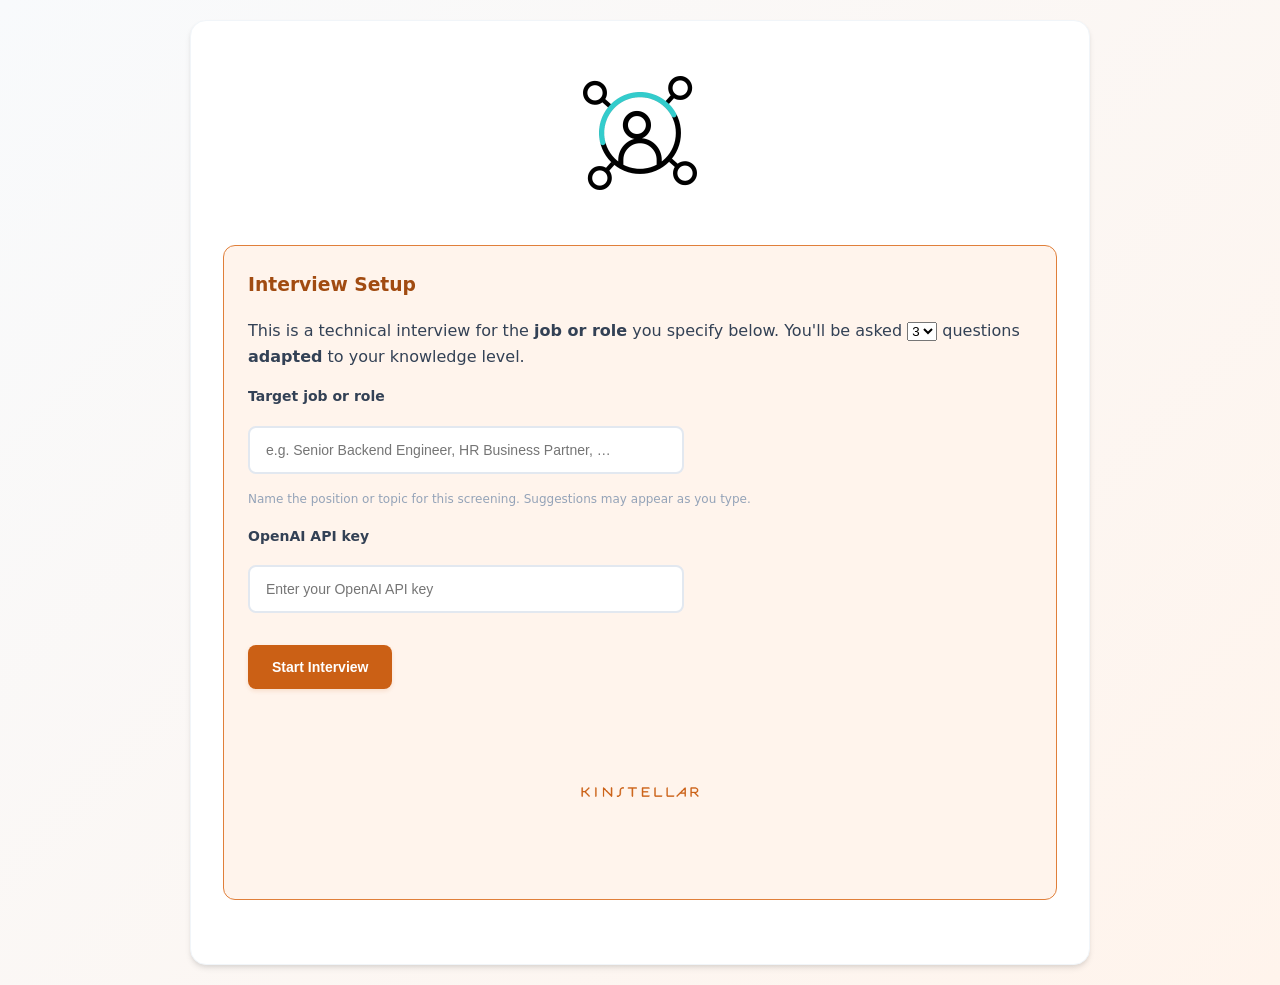
==== commit 74a9200d: "extend job selection based in user input" ====
--- a/index.html
+++ b/index.html
@@ -139,6 +139,21 @@
             font-weight: 500;
         }
         
+        .field-block {
+            margin: 16px 0 8px 0;
+        }
+        .field-block label {
+            display: block;
+            font-size: 14px;
+            font-weight: 600;
+            color: var(--text-primary);
+            margin-bottom: 6px;
+        }
+        .field-hint {
+            font-size: 12px;
+            color: var(--text-muted);
+            margin: 4px 0 0 0;
+        }
         input[type="password"], input[type="text"] {
             width: 100%;
             max-width: 400px;
@@ -371,16 +386,20 @@
         <div class="setup-section" id="setupSection">
             <h3>Interview Setup</h3>
             <p>
-                This is a technical interview concerning 
-                <select id="subjectDropdown">
-                    <!-- Options will be dynamically populated -->
-                </select>, 
-                You'll be asked 
+                This is a technical interview for the <b>job or role</b> you specify below. You'll be asked
                 <select id="questionsDropdown" aria-label="Number of questions"></select>
                 questions <b>adapted</b> to your knowledge level.
             </p>
-            <input type="password" id="apiKey" placeholder="Enter your OpenAI API key" required>
-            <br>
+            <div class="field-block">
+                <label for="jobRoleInput">Target job or role</label>
+                <input type="text" id="jobRoleInput" name="jobRole" autocomplete="organization-title" list="jobRoleSuggestions" placeholder="">
+                <p class="field-hint" id="jobRoleHint"></p>
+                <datalist id="jobRoleSuggestions"></datalist>
+            </div>
+            <div class="field-block">
+                <label for="apiKey">OpenAI API key</label>
+                <input type="password" id="apiKey" placeholder="Enter your OpenAI API key" required>
+            </div>
             <button class="start-btn" onclick="startInterview()">Start Interview</button>
             <div style="text-align: center; margin-top: 16px;">
                 <img src="kst.png" alt="kst Logo" style="max-width: 150px; height: auto;">
@@ -430,19 +449,27 @@
     
     <script>
         /**
-         * Extension point: edit INTERVIEW_CONFIG to add roles, question counts, model, and prompts.
-         * Do not store API keys here — users enter the key at runtime in the page.
+         * Extension point: model, question counts, prompts, and optional job-role UI hints.
+         * The job/role is entered by the user in the form (not stored in this file). API key is only entered at runtime.
          */
         const INTERVIEW_CONFIG = {
-            subjects: [
-                'Product Owner',
-                'DevOps Engineer',
-                'Frontend Engineer',
-                'Backend Engineer',
-                'Data Engineer',
-                'AI Engineer',
-                'Cybersecurity Engineer',
-            ],
+            jobRole: {
+                placeholder: 'e.g. Senior Backend Engineer, HR Business Partner, …',
+                /** Shown as helper text under the field; set to "" to hide */
+                hint: 'Name the position or topic for this screening. Suggestions may appear as you type.',
+                /** Optional: fills the <datalist> for browser autocomplete; keep empty [] to disable */
+                suggestedRoles: [
+                    'Product Owner',
+                    'DevOps Engineer',
+                    'Frontend Engineer',
+                    'Backend Engineer',
+                    'Data Engineer',
+                    'AI Engineer',
+                    'Cybersecurity Engineer',
+                ],
+                minLength: 2,
+                maxLength: 200,
+            },
             questionCountOptions: [2, 3, 4, 5],
             openAI: {
                 chatCompletionsUrl: 'https://api.openai.com/v1/chat/completions',
@@ -467,8 +494,28 @@
 
         const QUESTION_TIME_LIMIT = INTERVIEW_CONFIG.questionTimeLimitSeconds;
 
-        const subjectDropdown = document.getElementById('subjectDropdown');
+        const jobRoleInput = document.getElementById('jobRoleInput');
         const questionsDropdown = document.getElementById('questionsDropdown');
+        const jobRoleSuggestions = document.getElementById('jobRoleSuggestions');
+        const jobRoleHintEl = document.getElementById('jobRoleHint');
+
+        (function initJobRoleField() {
+            const j = INTERVIEW_CONFIG.jobRole;
+            jobRoleInput.placeholder = j.placeholder;
+            jobRoleInput.maxLength = j.maxLength;
+            jobRoleInput.setAttribute('maxlength', String(j.maxLength));
+            jobRoleHintEl.textContent = j.hint || '';
+            jobRoleHintEl.style.display = j.hint ? 'block' : 'none';
+            j.suggestedRoles.forEach((label) => {
+                const opt = document.createElement('option');
+                opt.value = label;
+                jobRoleSuggestions.appendChild(opt);
+            });
+        })();
+
+        function readJobRole() {
+            return jobRoleInput.value.trim();
+        }
 
         INTERVIEW_CONFIG.questionCountOptions.forEach((n) => {
             const opt = document.createElement('option');
@@ -478,14 +525,7 @@
         });
         questionsDropdown.value = '3';
 
-        INTERVIEW_CONFIG.subjects.forEach((label) => {
-            const opt = document.createElement('option');
-            opt.value = label;
-            opt.textContent = label;
-            subjectDropdown.appendChild(opt);
-        });
-
-        let selectedSubject = subjectDropdown.value;
+        let selectedSubject = '';
         let totalQuestions = parseInt(questionsDropdown.value, 10);
 
         questionsDropdown.addEventListener('change', function (e) {
@@ -494,15 +534,21 @@
             syncInitialProgressLabel();
         });
 
-        subjectDropdown.addEventListener('change', function () {
-            selectedSubject = this.value;
-            updateSystemMessage();
+        jobRoleInput.addEventListener('input', function () {
+            if (currentQuestion === 0) {
+                updateSystemMessage();
+            }
         });
 
         const SYSTEM_MESSAGE = { role: 'system', content: '' };
 
         function updateSystemMessage() {
-            SYSTEM_MESSAGE.content = INTERVIEW_CONFIG.buildSystemPrompt(selectedSubject, totalQuestions);
+            const role = currentQuestion > 0 ? selectedSubject : readJobRole();
+            if (!role) {
+                SYSTEM_MESSAGE.content = '';
+                return;
+            }
+            SYSTEM_MESSAGE.content = INTERVIEW_CONFIG.buildSystemPrompt(role, totalQuestions);
         }
 
         function syncInitialProgressLabel() {
@@ -534,6 +580,26 @@
         let timeRemaining = QUESTION_TIME_LIMIT;
 
         function startInterview() {
+            const role = readJobRole();
+            if (!role) {
+                alert('Please enter the target job or role for this interview.');
+                jobRoleInput.focus();
+                return;
+            }
+            const { minLength, maxLength } = INTERVIEW_CONFIG.jobRole;
+            if (role.length < minLength) {
+                alert(`Job or role must be at least ${minLength} characters.`);
+                jobRoleInput.focus();
+                return;
+            }
+            if (role.length > maxLength) {
+                alert(`Job or role must be at most ${maxLength} characters.`);
+                jobRoleInput.focus();
+                return;
+            }
+
+            selectedSubject = role;
+
             apiKey = document.getElementById('apiKey').value.trim();
             if (!apiKey) {
                 alert('Please enter your OpenAI API key');
@@ -675,7 +741,9 @@
             document.getElementById('apiKey').value = '';
             document.getElementById('apiKey').focus();
             currentQuestion = 0;
+            selectedSubject = readJobRole();
             conversationHistory = [];
+            updateSystemMessage();
             syncInitialProgressLabel();
             document.getElementById('progressFill').style.width = '0%';
         }
@@ -844,10 +912,10 @@
             stopQuestionTimer();
 
             totalQuestions = parseInt(questionsDropdown.value, 10);
-            selectedSubject = subjectDropdown.value;
+            currentQuestion = 0;
+            selectedSubject = readJobRole();
             updateSystemMessage();
 
-            currentQuestion = 0;
             apiKey = '';
             conversationHistory = [];
             timeRemaining = QUESTION_TIME_LIMIT;
@@ -875,4 +943,4 @@
         }
     </script>
 </body>
-</html>+</html>
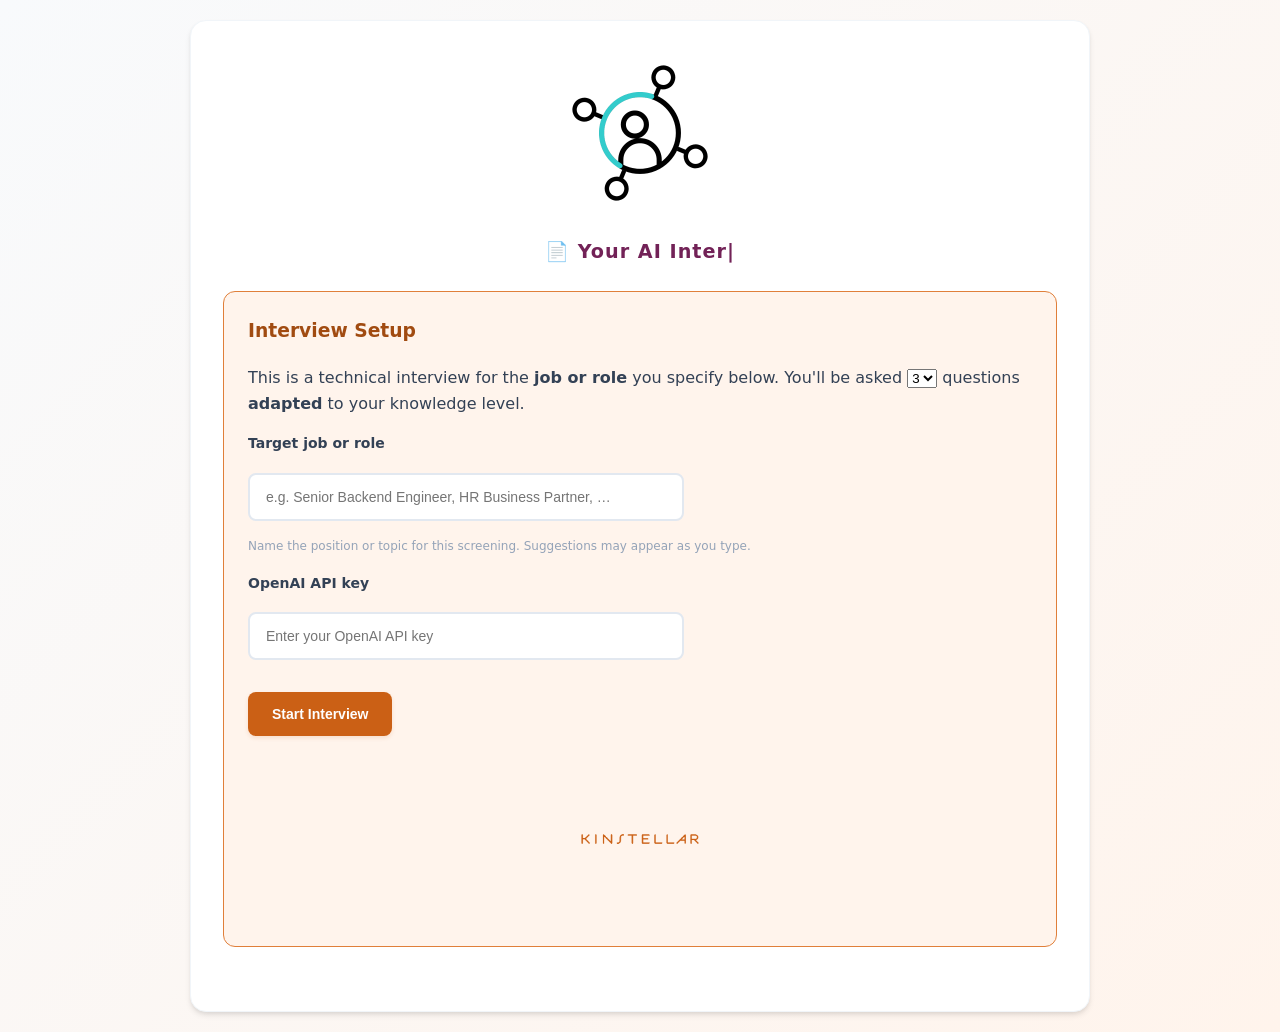
==== commit 182f52b4: "update page" ====
--- a/index.html
+++ b/index.html
@@ -527,6 +527,11 @@
 
         let selectedSubject = '';
         let totalQuestions = parseInt(questionsDropdown.value, 10);
+        let currentQuestion = 0;
+        let apiKey = '';
+        let conversationHistory = [];
+        let questionTimer = null;
+        let timeRemaining = QUESTION_TIME_LIMIT;
 
         questionsDropdown.addEventListener('change', function (e) {
             totalQuestions = parseInt(e.target.value, 10);
@@ -572,12 +577,6 @@
         updateSystemMessage();
         syncInitialProgressLabel();
         runTypingHeadline();
-
-        let currentQuestion = 0;
-        let apiKey = '';
-        let conversationHistory = [];
-        let questionTimer = null;
-        let timeRemaining = QUESTION_TIME_LIMIT;
 
         function startInterview() {
             const role = readJobRole();
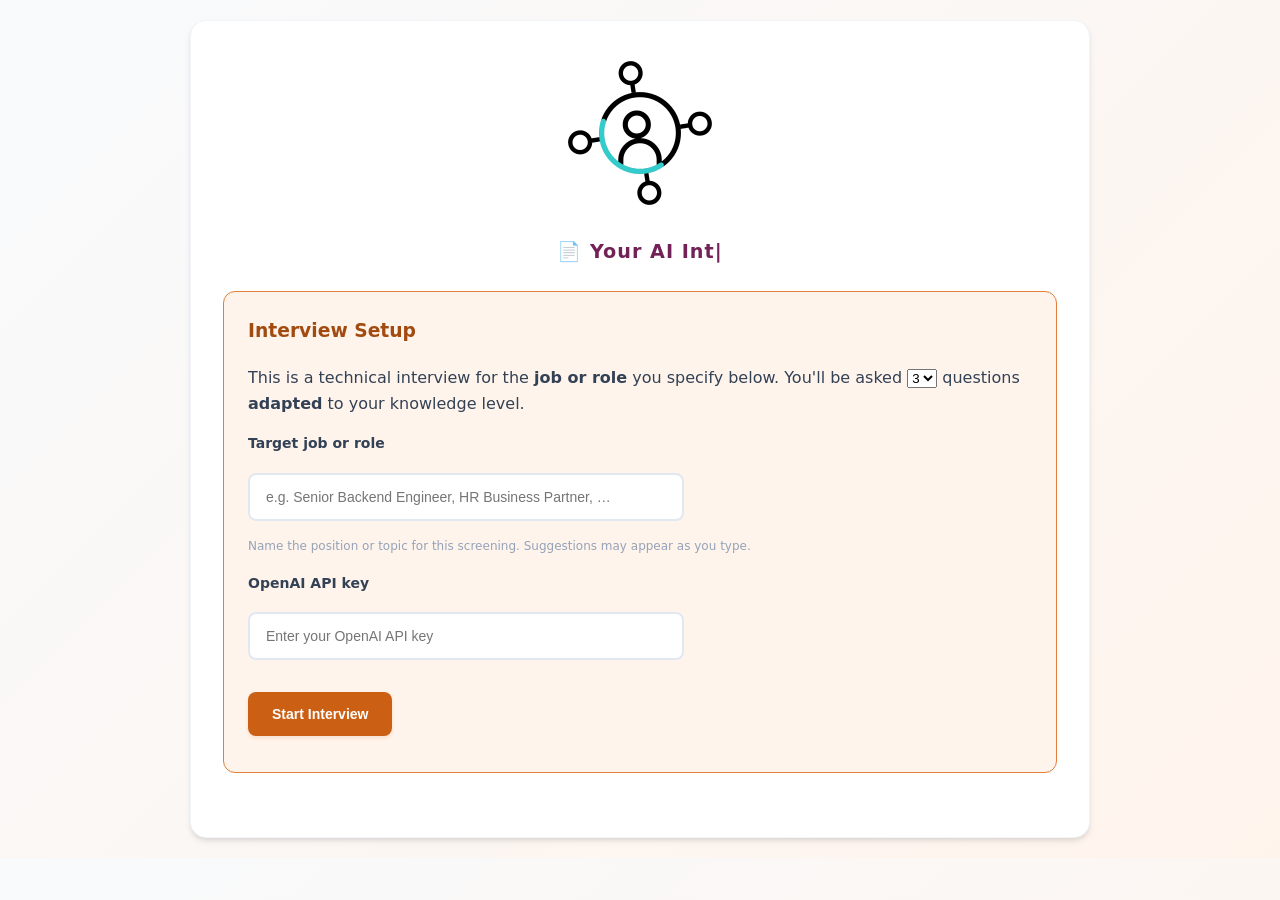
==== commit b4697c91: "cleanup Signed-off-by: dejanu <dejanualexandru@gmail.com>" ====
--- a/index.html
+++ b/index.html
@@ -401,9 +401,6 @@
                 <input type="password" id="apiKey" placeholder="Enter your OpenAI API key" required>
             </div>
             <button class="start-btn" onclick="startInterview()">Start Interview</button>
-            <div style="text-align: center; margin-top: 16px;">
-                <img src="kst.png" alt="kst Logo" style="max-width: 150px; height: auto;">
-            </div>
         </div>
         
         <!-- Progress Section -->
